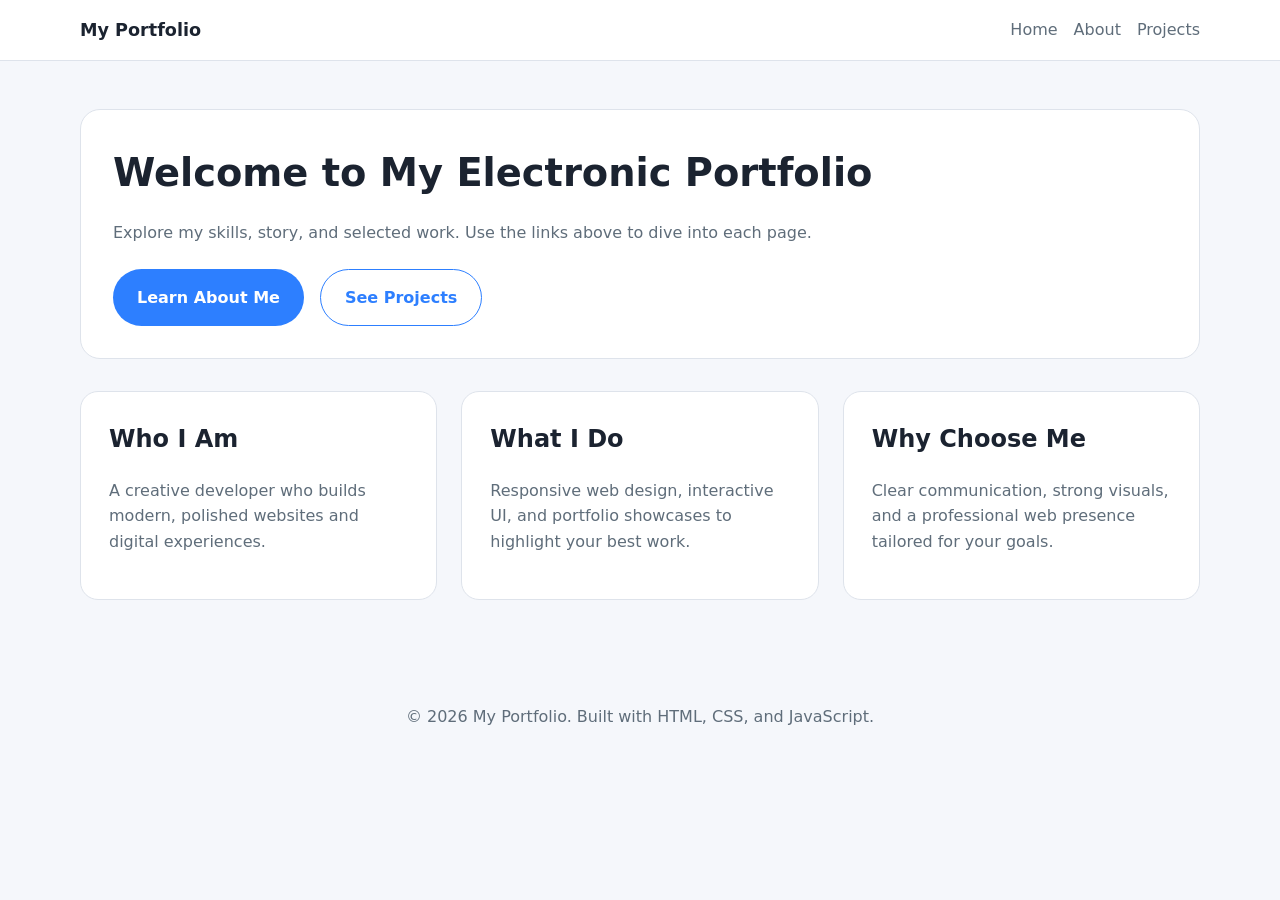
==== index.html @ fa13ce48 "website template" ====
<!DOCTYPE html>
<html lang="en">
<head>
  <meta charset="UTF-8" />
  <meta name="viewport" content="width=device-width, initial-scale=1.0" />
  <title>Portfolio Home</title>
  <link rel="stylesheet" href="style.css" />
</head>
<body>
  <header class="site-header">
    <div class="container header-inner">
      <a href="index.html" class="brand">My Portfolio</a>
      <nav class="site-nav" id="navMenu">
        <a href="index.html" class="nav-link">Home</a>
        <a href="about.html" class="nav-link">About</a>
        <a href="projects.html" class="nav-link">Projects</a>
      </nav>
      <button class="menu-toggle" id="menuToggle" aria-label="Toggle navigation">☰</button>
    </div>
  </header>

  <main class="container page-content">
    <section class="hero">
      <h1>Welcome to My Electronic Portfolio</h1>
      <p>Explore my skills, story, and selected work. Use the links above to dive into each page.</p>
      <div class="hero-buttons">
        <a class="button" href="about.html">Learn About Me</a>
        <a class="button outline" href="projects.html">See Projects</a>
      </div>
    </section>

    <section class="summary-cards">
      <article class="card">
        <h2>Who I Am</h2>
        <p>A creative developer who builds modern, polished websites and digital experiences.</p>
      </article>
      <article class="card">
        <h2>What I Do</h2>
        <p>Responsive web design, interactive UI, and portfolio showcases to highlight your best work.</p>
      </article>
      <article class="card">
        <h2>Why Choose Me</h2>
        <p>Clear communication, strong visuals, and a professional web presence tailored for your goals.</p>
      </article>
    </section>
  </main>

  <footer class="site-footer">
    <div class="container">
      <p>&copy; 2026 My Portfolio. Built with HTML, CSS, and JavaScript.</p>
    </div>
  </footer>

  <script src="script.js"></script>
</body>
</html>
---- style.css ----
:root {
  --bg: #f5f7fb;
  --surface: #ffffff;
  --text: #1b2330;
  --muted: #5f6d7a;
  --primary: #2d7fff;
  --primary-dark: #1f58cc;
  --border: #dee3eb;
}

* {
  box-sizing: border-box;
}

html {
  scroll-behavior: smooth;
}

body {
  margin: 0;
  font-family: Inter, system-ui, -apple-system, BlinkMacSystemFont, 'Segoe UI', sans-serif;
  color: var(--text);
  background: var(--bg);
  line-height: 1.6;
}

img {
  max-width: 100%;
  display: block;
}

.container {
  width: min(1120px, calc(100% - 2rem));
  margin: 0 auto;
}

.site-header {
  background: var(--surface);
  border-bottom: 1px solid var(--border);
  position: sticky;
  top: 0;
  z-index: 10;
}

.header-inner {
  display: flex;
  align-items: center;
  justify-content: space-between;
  gap: 1rem;
  padding: 1rem 0;
}

.brand {
  font-size: 1.1rem;
  font-weight: 700;
  color: var(--text);
  text-decoration: none;
}

.site-nav {
  display: flex;
  gap: 1rem;
  flex-wrap: wrap;
}

.nav-link {
  color: var(--muted);
  text-decoration: none;
  transition: color 0.2s ease;
}

.nav-link:hover,
.nav-link:focus {
  color: var(--text);
}

.menu-toggle {
  display: none;
  border: none;
  background: transparent;
  font-size: 1.4rem;
  cursor: pointer;
}

.page-content {
  padding: 3rem 0 4rem;
}

.hero,
.page-header {
  background: var(--surface);
  border: 1px solid var(--border);
  border-radius: 20px;
  padding: 2rem;
  margin-bottom: 2rem;
}

.hero h1,
.page-header h1 {
  margin: 0 0 1rem;
  font-size: clamp(2rem, 3vw, 3rem);
}

.hero p,
.page-header p {
  margin: 0;
  color: var(--muted);
  max-width: 45rem;
}

.hero-buttons,
.actions {
  display: flex;
  gap: 1rem;
  flex-wrap: wrap;
  margin-top: 1.5rem;
}

.button {
  display: inline-flex;
  align-items: center;
  justify-content: center;
  padding: 0.9rem 1.5rem;
  border-radius: 999px;
  text-decoration: none;
  font-weight: 600;
  background: var(--primary);
  color: #fff;
  transition: background 0.2s ease, transform 0.2s ease;
}

.button:hover,
.button:focus-visible {
  background: var(--primary-dark);
  transform: translateY(-1px);
}

.button.outline {
  background: transparent;
  border: 1px solid var(--primary);
  color: var(--primary);
}

.button.outline:hover,
.button.outline:focus-visible {
  background: rgba(45, 127, 255, 0.1);
}

.summary-cards,
.project-grid {
  display: grid;
  gap: 1.5rem;
}

.summary-cards {
  grid-template-columns: repeat(3, minmax(0, 1fr));
}

.card,
.project-card,
.content-block {
  background: var(--surface);
  border: 1px solid var(--border);
  border-radius: 18px;
  padding: 1.75rem;
}

.card h2,
.project-card h2,
.content-block h2 {
  margin-top: 0;
}

.card p,
.project-card p,
.content-block p {
  color: var(--muted);
}

.skill-list {
  list-style: none;
  margin: 0;
  padding: 0;
  display: grid;
  gap: 0.75rem;
}

.skill-list li {
  background: rgba(45, 127, 255, 0.08);
  padding: 0.85rem 1rem;
  border-radius: 12px;
  color: var(--text);
}

.site-footer {
  padding: 1.5rem 0;
  text-align: center;
  color: var(--muted);
}

@media (max-width: 900px) {
  .summary-cards,
  .project-grid {
    grid-template-columns: 1fr;
  }
}

@media (max-width: 740px) {
  .header-inner {
    flex-direction: column;
    align-items: stretch;
  }

  .site-nav {
    width: 100%;
    justify-content: space-evenly;
  }

  .menu-toggle {
    display: inline-flex;
  }

  .site-nav.hidden {
    display: none;
  }
}
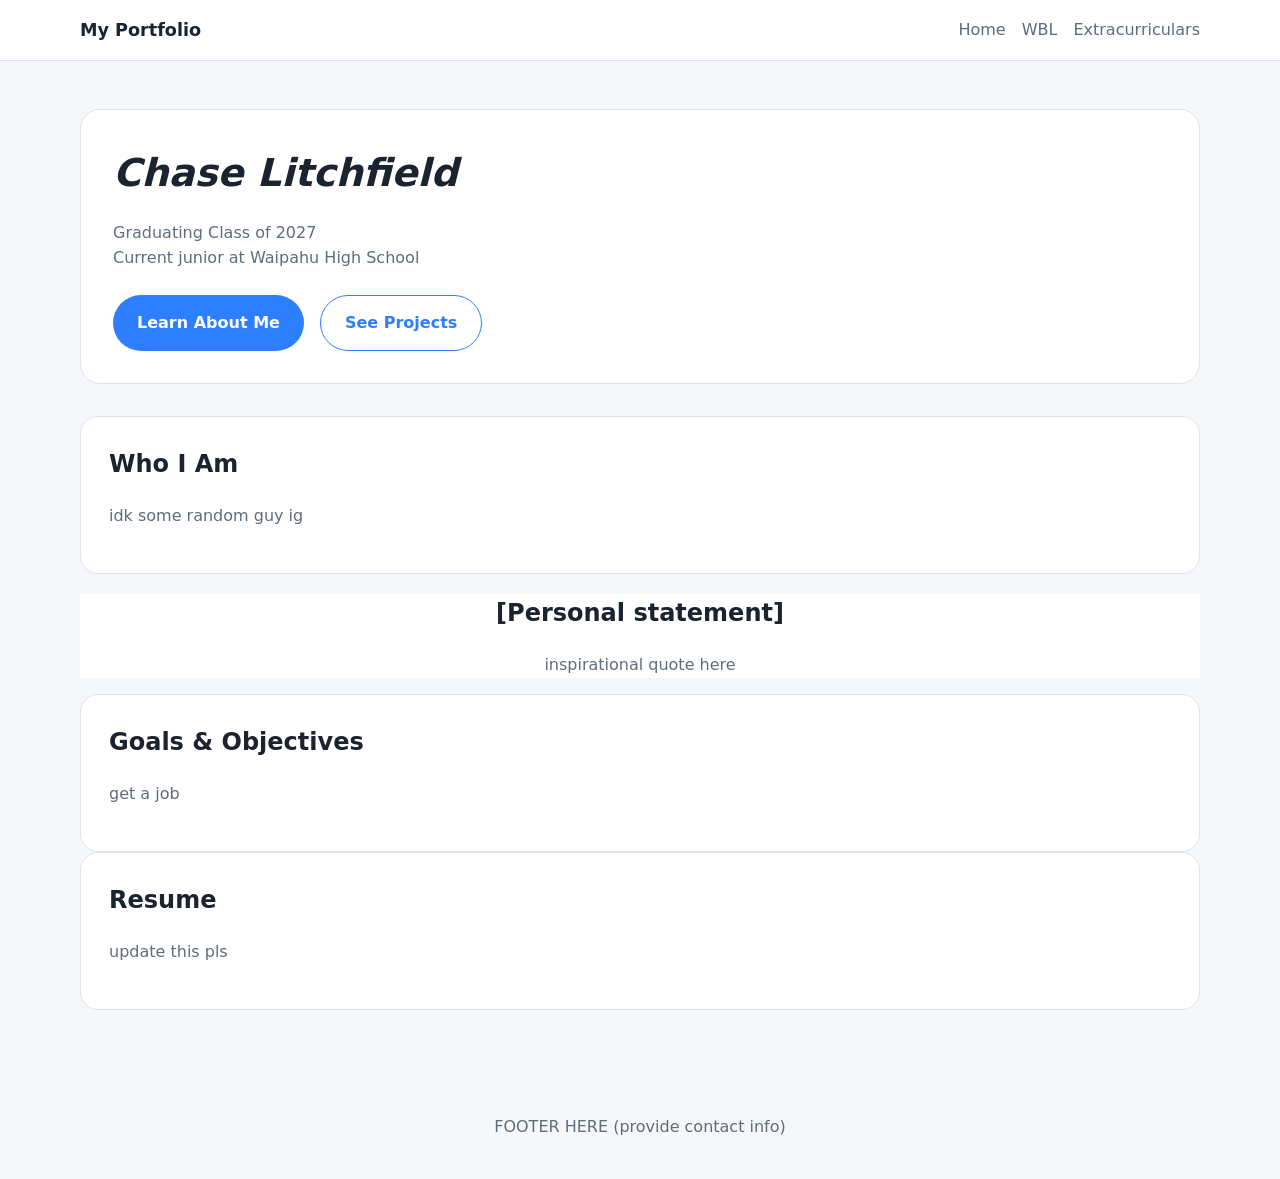
==== commit 4519aaba: "Updated Website" ====
--- a/index.html
+++ b/index.html
@@ -3,7 +3,7 @@
 <head>
   <meta charset="UTF-8" />
   <meta name="viewport" content="width=device-width, initial-scale=1.0" />
-  <title>Portfolio Home</title>
+  <title>Chase Litchfield</title>
   <link rel="stylesheet" href="style.css" />
 </head>
 <body>
@@ -12,8 +12,8 @@
       <a href="index.html" class="brand">My Portfolio</a>
       <nav class="site-nav" id="navMenu">
         <a href="index.html" class="nav-link">Home</a>
-        <a href="about.html" class="nav-link">About</a>
-        <a href="projects.html" class="nav-link">Projects</a>
+        <a href="wbl.html" class="nav-link">WBL</a>
+        <a href="extracurricular.html" class="nav-link">Extracurriculars</a>
       </nav>
       <button class="menu-toggle" id="menuToggle" aria-label="Toggle navigation">☰</button>
     </div>
@@ -21,33 +21,37 @@
 
   <main class="container page-content">
     <section class="hero">
-      <h1>Welcome to My Electronic Portfolio</h1>
-      <p>Explore my skills, story, and selected work. Use the links above to dive into each page.</p>
+      <h1><em>Chase Litchfield</em></h1>
+      <p>Graduating Class of 2027<br>Current junior at Waipahu High School</p>
       <div class="hero-buttons">
-        <a class="button" href="about.html">Learn About Me</a>
-        <a class="button outline" href="projects.html">See Projects</a>
+        <a class="button" href="wbl.html">Learn About Me</a>
+        <a class="button outline" href="extracurricular.html">See Projects</a>
       </div>
     </section>
 
-    <section class="summary-cards">
-      <article class="card">
-        <h2>Who I Am</h2>
-        <p>A creative developer who builds modern, polished websites and digital experiences.</p>
-      </article>
-      <article class="card">
-        <h2>What I Do</h2>
-        <p>Responsive web design, interactive UI, and portfolio showcases to highlight your best work.</p>
-      </article>
-      <article class="card">
-        <h2>Why Choose Me</h2>
-        <p>Clear communication, strong visuals, and a professional web presence tailored for your goals.</p>
-      </article>
-    </section>
+    
+    <article class="card1">
+      <h2>Who I Am</h2>
+      <p>idk some random guy ig</p>
+    </article>
+    <article class="card2">
+      <h2>[Personal statement]</h2>
+      <p>inspirational quote here</p>
+    </article>
+    <article class="card1">
+      <h2>Goals & Objectives</h2>
+      <p>get a job</p>
+    </article>
+    <article class="card1">
+      <h2>Resume</h2>
+      <p>update this pls</p>
+    </article>
+    
   </main>
 
   <footer class="site-footer">
     <div class="container">
-      <p>&copy; 2026 My Portfolio. Built with HTML, CSS, and JavaScript.</p>
+      <p> FOOTER HERE (provide contact info)</p>
     </div>
   </footer>
 
--- a/style.css
+++ b/style.css
@@ -152,11 +152,8 @@
   gap: 1.5rem;
 }
 
-.summary-cards {
-  grid-template-columns: repeat(3, minmax(0, 1fr));
-}
-
-.card,
+
+.card1,
 .project-card,
 .content-block {
   background: var(--surface);
@@ -165,17 +162,26 @@
   padding: 1.75rem;
 }
 
-.card h2,
+.card2 {
+  background: var(--surface);
+  text-align:center;
+  width:100%
+}
+
+.card1 h2,
+.card2 h2
 .project-card h2,
 .content-block h2 {
   margin-top: 0;
 }
 
-.card p,
+.card1 p,
+.card2 p,
 .project-card p,
 .content-block p {
   color: var(--muted);
 }
+
 
 .skill-list {
   list-style: none;
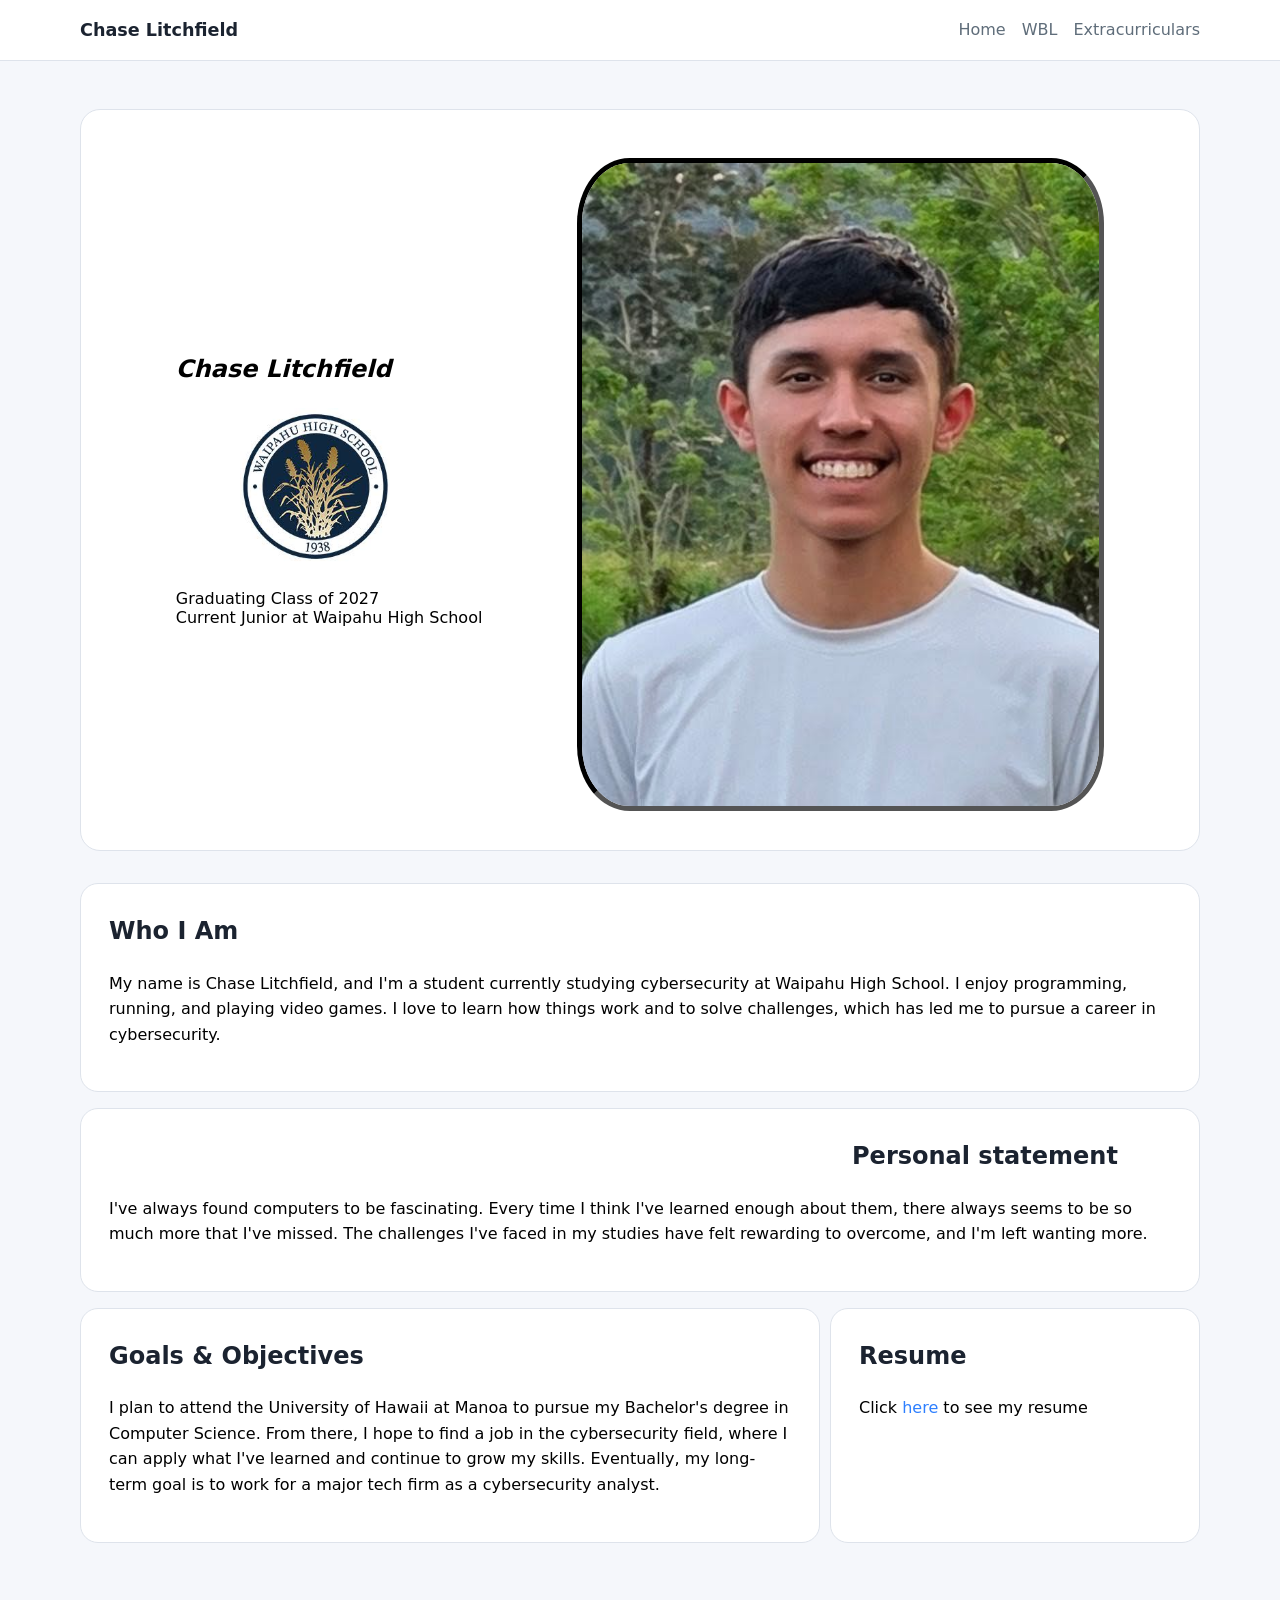
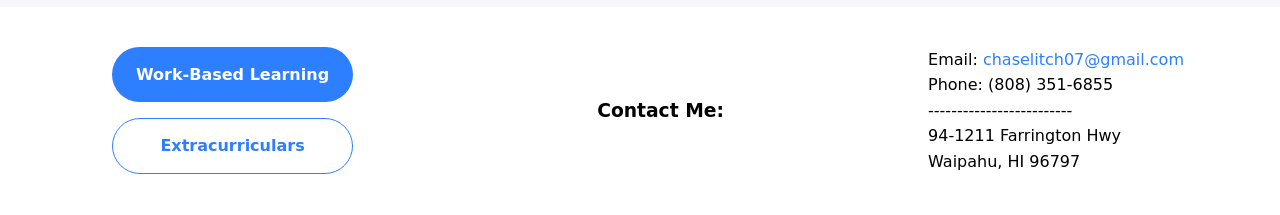
==== commit 6336b24f: "Updated Website" ====
--- a/index.html
+++ b/index.html
@@ -9,7 +9,7 @@
 <body>
   <header class="site-header">
     <div class="container header-inner">
-      <a href="index.html" class="brand">My Portfolio</a>
+      <a href="index.html" class="brand">Chase Litchfield</a>
       <nav class="site-nav" id="navMenu">
         <a href="index.html" class="nav-link">Home</a>
         <a href="wbl.html" class="nav-link">WBL</a>
@@ -21,37 +21,63 @@
 
   <main class="container page-content">
     <section class="hero">
-      <h1><em>Chase Litchfield</em></h1>
-      <p>Graduating Class of 2027<br>Current junior at Waipahu High School</p>
-      <div class="hero-buttons">
-        <a class="button" href="wbl.html">Learn About Me</a>
-        <a class="button outline" href="extracurricular.html">See Projects</a>
+      <div>
+        <h1><em>Chase Litchfield</em></h1>
+        <div class="img-container">
+          <img src="images/whs logo.jpg" alt="Waipahu High School Logo" id="whs">
+        </div>
+        <p>Graduating Class of 2027<br>Current Junior at Waipahu High School </p>
+      </div>
+      
+      <div class="img-container">
+        <img src="images/headshot1.jpg" alt="Chase Litchfield" id="head">
       </div>
     </section>
 
     
     <article class="card1">
       <h2>Who I Am</h2>
-      <p>idk some random guy ig</p>
-    </article>
-    <article class="card2">
-      <h2>[Personal statement]</h2>
-      <p>inspirational quote here</p>
+      <p>My name is Chase Litchfield, and I'm a student currently studying cybersecurity at Waipahu High School. 
+        I enjoy programming, running, and playing video games. I love to learn how things work and to solve challenges, 
+        which has led me to pursue a career in cybersecurity.
+      </p>
     </article>
     <article class="card1">
-      <h2>Goals & Objectives</h2>
-      <p>get a job</p>
+      <h2 align="right" style="margin-right: 5%;">Personal statement</h2>
+      <p>I've always found computers to be fascinating. Every time I think I've learned enough about them, there always seems to be so much more that I've missed.
+        The challenges I've faced in my studies have felt rewarding to overcome, and I'm left wanting more.</p>
     </article>
-    <article class="card1">
-      <h2>Resume</h2>
-      <p>update this pls</p>
-    </article>
+    <div class="card2">
+      <article class="card1">
+        <h2>Goals & Objectives</h2>
+        <p>I plan to attend the University of Hawaii at Manoa to pursue my Bachelor's degree in Computer Science.
+          From there, I hope to find a job in the cybersecurity field, where I can apply what I've learned and continue to grow my skills. 
+          Eventually, my long-term goal is to work for a major tech firm as a cybersecurity analyst.
+        </p>
+      </article>
+      <article class="card1">
+        <h2>Resume</h2>
+        <p>Click <a href="https://drive.google.com/file/d/1YRz4mkTMnOEdEYXEZ7awTZLu4w0INbMf/view?usp=sharing" target="_blank">here</a> to see my resume </p>
+      </article>
+    </div>
+    
     
   </main>
 
-  <footer class="site-footer">
-    <div class="container">
-      <p> FOOTER HERE (provide contact info)</p>
+  <footer class="footer">
+    <div class="container footer-inner">
+      <section class="button-block">
+        <a class="button" href="wbl.html">Work-Based Learning</a>
+        <a class="button outline" href="extracurricular.html">Extracurriculars</a>
+      </section>
+      <h3>Contact Me:</h3>
+      <ul class="alist">
+        <li>Email: <a href="mailto:chaselitch07@gmail.com">chaselitch07@gmail.com</a><br></li>
+        <li>Phone: (808) 351-6855</li>
+        <li>-------------------------</li>
+        <li>94-1211 Farrington Hwy</li>
+        <li>Waipahu, HI 96797</li>
+      </ul>
     </div>
   </footer>
 
--- a/style.css
+++ b/style.css
@@ -24,9 +24,35 @@
   line-height: 1.6;
 }
 
+a {
+  color: var(--primary);
+  text-decoration: none;
+}
+
 img {
   max-width: 100%;
-  display: block;
+  height: auto;
+  
+}
+
+#head {
+  border-radius: 10%;
+  width: 100%;
+  height: auto;
+  object-fit: cover;
+  border:#000000 5px inset;
+}
+
+.img-container {
+  width: 50%;
+  margin: 1rem 0 0 2rem;
+
+}
+
+#whs {
+  margin-left: 2rem;
+  width: 150px;
+  height: auto;
 }
 
 .container {
@@ -88,6 +114,9 @@
 
 .hero,
 .page-header {
+  display: flex;
+  align-items: center;
+  justify-content: space-evenly;
   background: var(--surface);
   border: 1px solid var(--border);
   border-radius: 20px;
@@ -97,15 +126,14 @@
 
 .hero h1,
 .page-header h1 {
-  margin: 0 0 1rem;
-  font-size: clamp(2rem, 3vw, 3rem);
-}
-
-.hero p,
-.page-header p {
-  margin: 0;
-  color: var(--muted);
-  max-width: 45rem;
+  font-family: Inter, system-ui, -apple-system, BlinkMacSystemFont, 'Segoe UI', sans-serif;
+  color: black;
+  margin-top: 2rem;
+}
+
+.hero p {
+  color: black;
+  font: 1rem Inter, system-ui, -apple-system, BlinkMacSystemFont, 'Segoe UI', sans-serif;
 }
 
 .hero-buttons,
@@ -114,6 +142,13 @@
   gap: 1rem;
   flex-wrap: wrap;
   margin-top: 1.5rem;
+}
+
+.button-block {
+  display: flex;
+  flex-direction: column;
+  gap: 1rem;
+  margin-left: 2rem;
 }
 
 .button {
@@ -160,11 +195,14 @@
   border: 1px solid var(--border);
   border-radius: 18px;
   padding: 1.75rem;
+  margin: 1rem 0 0 0;
 }
 
 .card2 {
-  background: var(--surface);
-  text-align:center;
+  display: grid;
+  grid-template-columns: 2fr 1fr;
+  gap: 10px;
+  text-align:left;
   width:100%
 }
 
@@ -179,7 +217,7 @@
 .card2 p,
 .project-card p,
 .content-block p {
-  color: var(--muted);
+  color: black;
 }
 
 
@@ -198,10 +236,36 @@
   color: var(--text);
 }
 
-.site-footer {
+.contact {
+  margin: 1rem 0;
+  border: black 1px inset;
+  width: 50%;
+  text-align: justify;
+}
+
+
+
+.footer h3 {
+  text-align: right;
+  margin-left: 5%;
+}
+
+.alist {
+  list-style: none;
+  margin: 1rem;
+  padding: 0;
+}
+
+.footer-inner {
+  display: flex;
+  justify-content: space-between;
+  align-items: center;
+}
+
+.footer {
+  background: var(--surface);
   padding: 1.5rem 0;
-  text-align: center;
-  color: var(--muted);
+  color: black;
 }
 
 @media (max-width: 900px) {
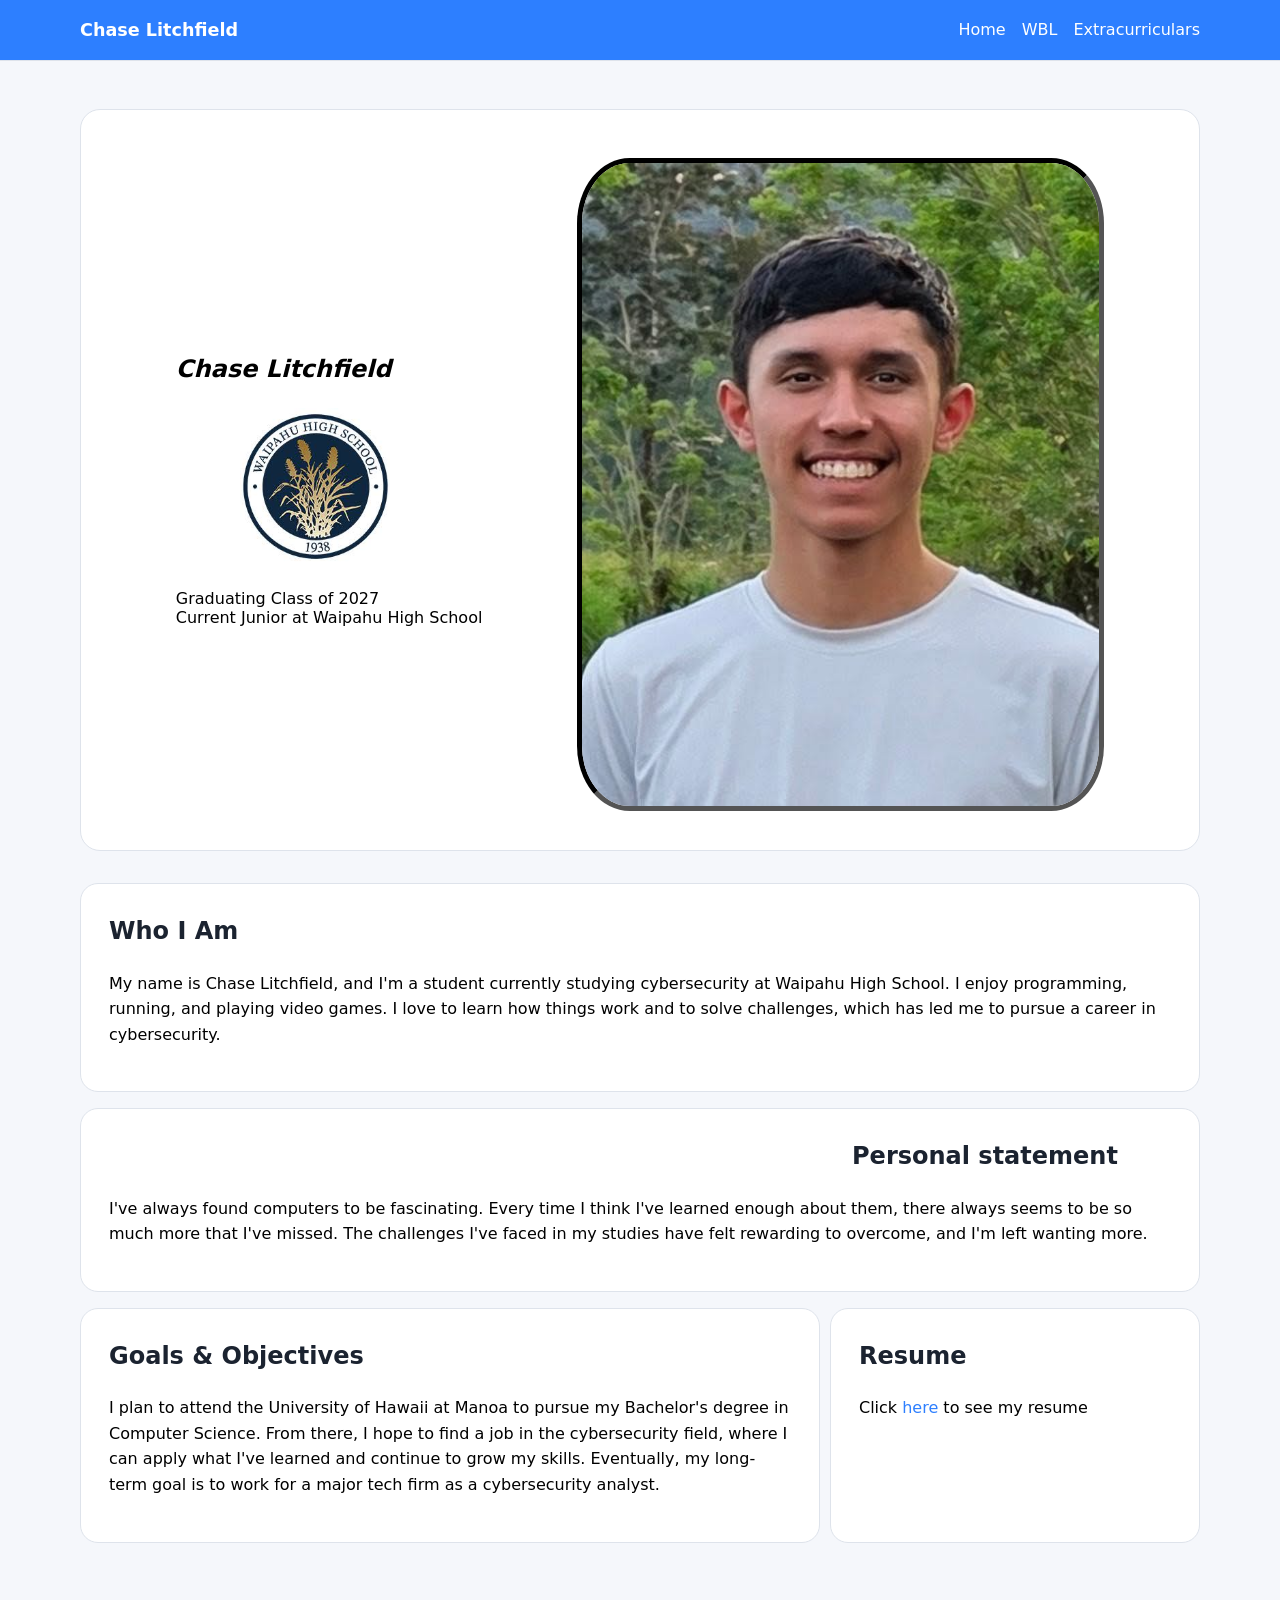
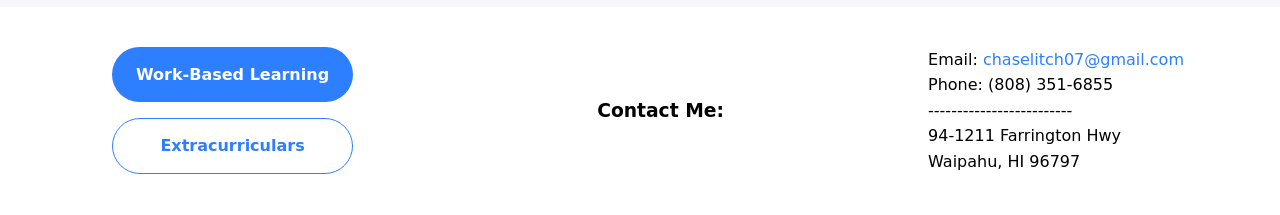
==== commit e64c8da7: "Updated Website" ====
--- a/index.html
+++ b/index.html
@@ -15,7 +15,6 @@
         <a href="wbl.html" class="nav-link">WBL</a>
         <a href="extracurricular.html" class="nav-link">Extracurriculars</a>
       </nav>
-      <button class="menu-toggle" id="menuToggle" aria-label="Toggle navigation">☰</button>
     </div>
   </header>
 
@@ -62,7 +61,7 @@
     </div>
     
     
-  </main>
+ </main>
 
   <footer class="footer">
     <div class="container footer-inner">
--- a/style.css
+++ b/style.css
@@ -61,7 +61,7 @@
 }
 
 .site-header {
-  background: var(--surface);
+  background: var(--primary);
   border-bottom: 1px solid var(--border);
   position: sticky;
   top: 0;
@@ -79,7 +79,7 @@
 .brand {
   font-size: 1.1rem;
   font-weight: 700;
-  color: var(--text);
+  color: white;
   text-decoration: none;
 }
 
@@ -90,7 +90,7 @@
 }
 
 .nav-link {
-  color: var(--muted);
+  color: white;
   text-decoration: none;
   transition: color 0.2s ease;
 }
@@ -207,10 +207,66 @@
 }
 
 .card1 h2,
-.card2 h2
+.card2 h2,
 .project-card h2,
 .content-block h2 {
   margin-top: 0;
+}
+
+#run-award {
+  width: 100%;
+  height: 100%;
+}
+
+.certifications {
+  margin-top: 2rem;
+}
+
+.cert-grid {
+  display: grid;
+  gap: 1.5rem;
+  grid-template-columns: repeat(auto-fit, minmax(220px, 1fr));
+  align-items: start;
+}
+
+.cert-card {
+  display: grid;
+  gap: 1rem;
+  text-align: center;
+  padding: 1.5rem;
+  border: 1px solid rgba(29, 53, 87, 0.12);
+  border-radius: 20px;
+  background: #fff;
+  transition: transform 0.2s ease, box-shadow 0.2s ease;
+}
+
+.cert-card:hover {
+  transform: translateY(-3px);
+  box-shadow: 0 16px 40px rgba(15, 23, 42, 0.08);
+}
+
+.cert-image-slot {
+  aspect-ratio: 4 / 3;
+  border: 1px dashed var(--border);
+  border-radius: 18px;
+  overflow: hidden;
+  background: rgba(45, 127, 255, 0.08);
+  display: flex;
+  align-items: center;
+  justify-content: center;
+}
+
+.cert-image-slot iframe {
+  width: 100%;
+  height: 100%;
+  border: 0;
+}
+
+.cert-card h3 {
+  margin: 0;
+  font-size: 1rem;
+  font-weight: 700;
+  color: var(--text);
 }
 
 .card1 p,
